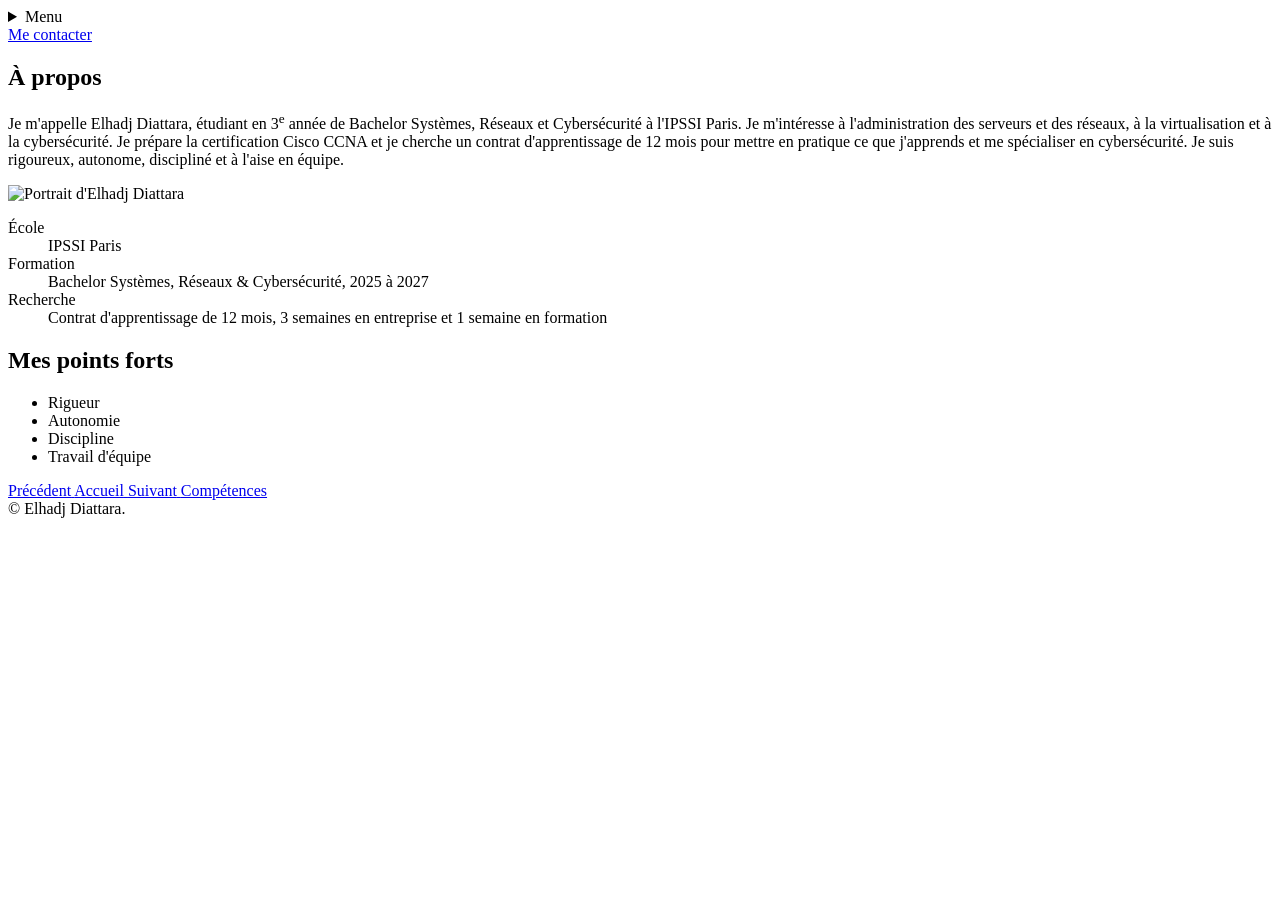
==== about.html @ a036f8a5 "Add files via upload" ====
<!DOCTYPE html>
<html lang="fr">
<head>
  <meta charset="UTF-8" />
  <meta name="viewport" content="width=device-width, initial-scale=1.0" />
  <title>À propos — Elhadj Diattara</title>
  <meta name="description" content="Parcours et motivation d'Elhadj Diattara, étudiant en Administration Systèmes, Réseaux et Cybersécurité à l'IPSSI Paris." />

  <link rel="stylesheet" href="css/variables.css" />
  <link rel="stylesheet" href="css/reset.css" />
  <link rel="stylesheet" href="css/base.css" />
  <link rel="stylesheet" href="css/animations.css" />
  <link rel="stylesheet" href="css/components.css" />
  <link rel="stylesheet" href="css/pages.css" />
</head>
<body>

  <!-- ============================================================
       EN-TÊTE : le bouton "Menu" est un élément <details> natif,
       identique sur ordinateur et sur mobile.
       ============================================================ -->
  <header class="header">
    <div class="container header__row">
      <details class="menu">
        <summary class="menu__button">
          <span class="menu__bars" aria-hidden="true"><span></span><span></span><span></span></span>
          <span>Menu</span>
        </summary>
        <nav class="menu__panel" aria-label="Navigation principale">
          <a href="index.html">Accueil</a>
          <a href="about.html">À propos</a>
          <a href="skills.html">Compétences</a>
          <a href="certifications.html">Certifications</a>
          <a href="projects.html">Projets</a>
          <a href="parcours.html">Parcours</a>
          <a href="contact.html">Contact</a>
        </nav>
      </details>
      <a class="btn btn--primary btn--sm" href="contact.html">Me contacter</a>
    </div>
  </header>

  <main id="top">
    <!-- ============================================================
         PRÉSENTATION (méthode P.R.O.F.)
         P : nom, formation, année          R : ce qui m'intéresse
         O : mon objectif                   F : mes forces
         Le texte fait 5 à 7 lignes et se lit en 15 secondes.
         ============================================================ -->
    <section class="section">
      <div class="container">
        <h1 class="page-intro__title">À propos</h1>
        <p class="about__statement">
          Je m'appelle Elhadj Diattara, étudiant en 3<sup>e</sup> année de Bachelor Systèmes,
          Réseaux et Cybersécurité à l'IPSSI Paris. Je m'intéresse à l'administration des
          serveurs et des réseaux, à la virtualisation et à la cybersécurité. Je prépare la
          certification Cisco CCNA et je cherche un contrat d'apprentissage de 12 mois pour
          mettre en pratique ce que j'apprends et me spécialiser en cybersécurité. Je suis
          rigoureux, autonome, discipliné et à l'aise en équipe.
        </p>
      </div>
    </section>

    <section class="section--tight">
      <div class="container about__grid">
        <div>
          <img class="about__photo" src="assets/images/portrait-elhadj.jpg" width="720" height="900" alt="Portrait d'Elhadj Diattara" />
          <dl class="facts">
            <div class="facts__row"><dt>École</dt><dd>IPSSI Paris</dd></div>
            <div class="facts__row"><dt>Formation</dt><dd>Bachelor Systèmes, Réseaux &amp; Cybersécurité, 2025 à 2027</dd></div>
            <div class="facts__row"><dt>Recherche</dt><dd>Contrat d'apprentissage de 12 mois, 3 semaines en entreprise et 1 semaine en formation</dd></div>
          </dl>
        </div>

        <!-- Mes forces, en quelques mots (celles de mon CV) -->
        <div>
          <h2 class="about__h2">Mes points forts</h2>
          <ul class="strengths">
            <li>Rigueur</li>
            <li>Autonomie</li>
            <li>Discipline</li>
            <li>Travail d'équipe</li>
          </ul>
        </div>
      </div>
    </section>

    <footer class="page-foot">
      <div class="container">
        <nav class="page-foot__nav">
          <a class="page-foot__link page-foot__link--prev" href="index.html">
            <span class="page-foot__link-cue">Précédent</span>
            <span class="page-foot__link-name">Accueil</span>
          </a>
          <a class="page-foot__link page-foot__link--next" href="skills.html">
            <span class="page-foot__link-cue">Suivant</span>
            <span class="page-foot__link-name">Compétences</span>
          </a>
        </nav>
        <div class="page-foot__copyright">© <span data-current-year></span> Elhadj Diattara.</div>
      </div>
    </footer>
  </main>

  <svg style="position:absolute; width:0; height:0; overflow:hidden" aria-hidden="true">
    <defs>
      <symbol id="icon-download" viewBox="0 0 24 24"><path d="M12 3v12"/><polyline points="7 11 12 16 17 11"/><line x1="5" y1="20" x2="19" y2="20"/></symbol>
      <symbol id="icon-file-text" viewBox="0 0 24 24"><path d="M6 3h8l5 5v13a1 1 0 0 1-1 1H6a1 1 0 0 1-1-1V4a1 1 0 0 1 1-1z"/><polyline points="14 3 14 8 19 8"/><line x1="8" y1="13" x2="16" y2="13"/><line x1="8" y1="16.5" x2="14" y2="16.5"/></symbol>
      <symbol id="icon-send" viewBox="0 0 24 24"><line x1="21" y1="3" x2="10" y2="14"/><polygon points="21 3 14.5 21 10 14 3 9.5 21 3"/></symbol>
      <symbol id="icon-chevron-down" viewBox="0 0 24 24"><polyline points="6 9 12 15 18 9"/></symbol>
      <symbol id="icon-check" viewBox="0 0 24 24"><polyline points="5 12 10 17 19 7"/></symbol>
    </defs>
  </svg>

  <script src="js/menu.js" defer></script>
</body>
</html>
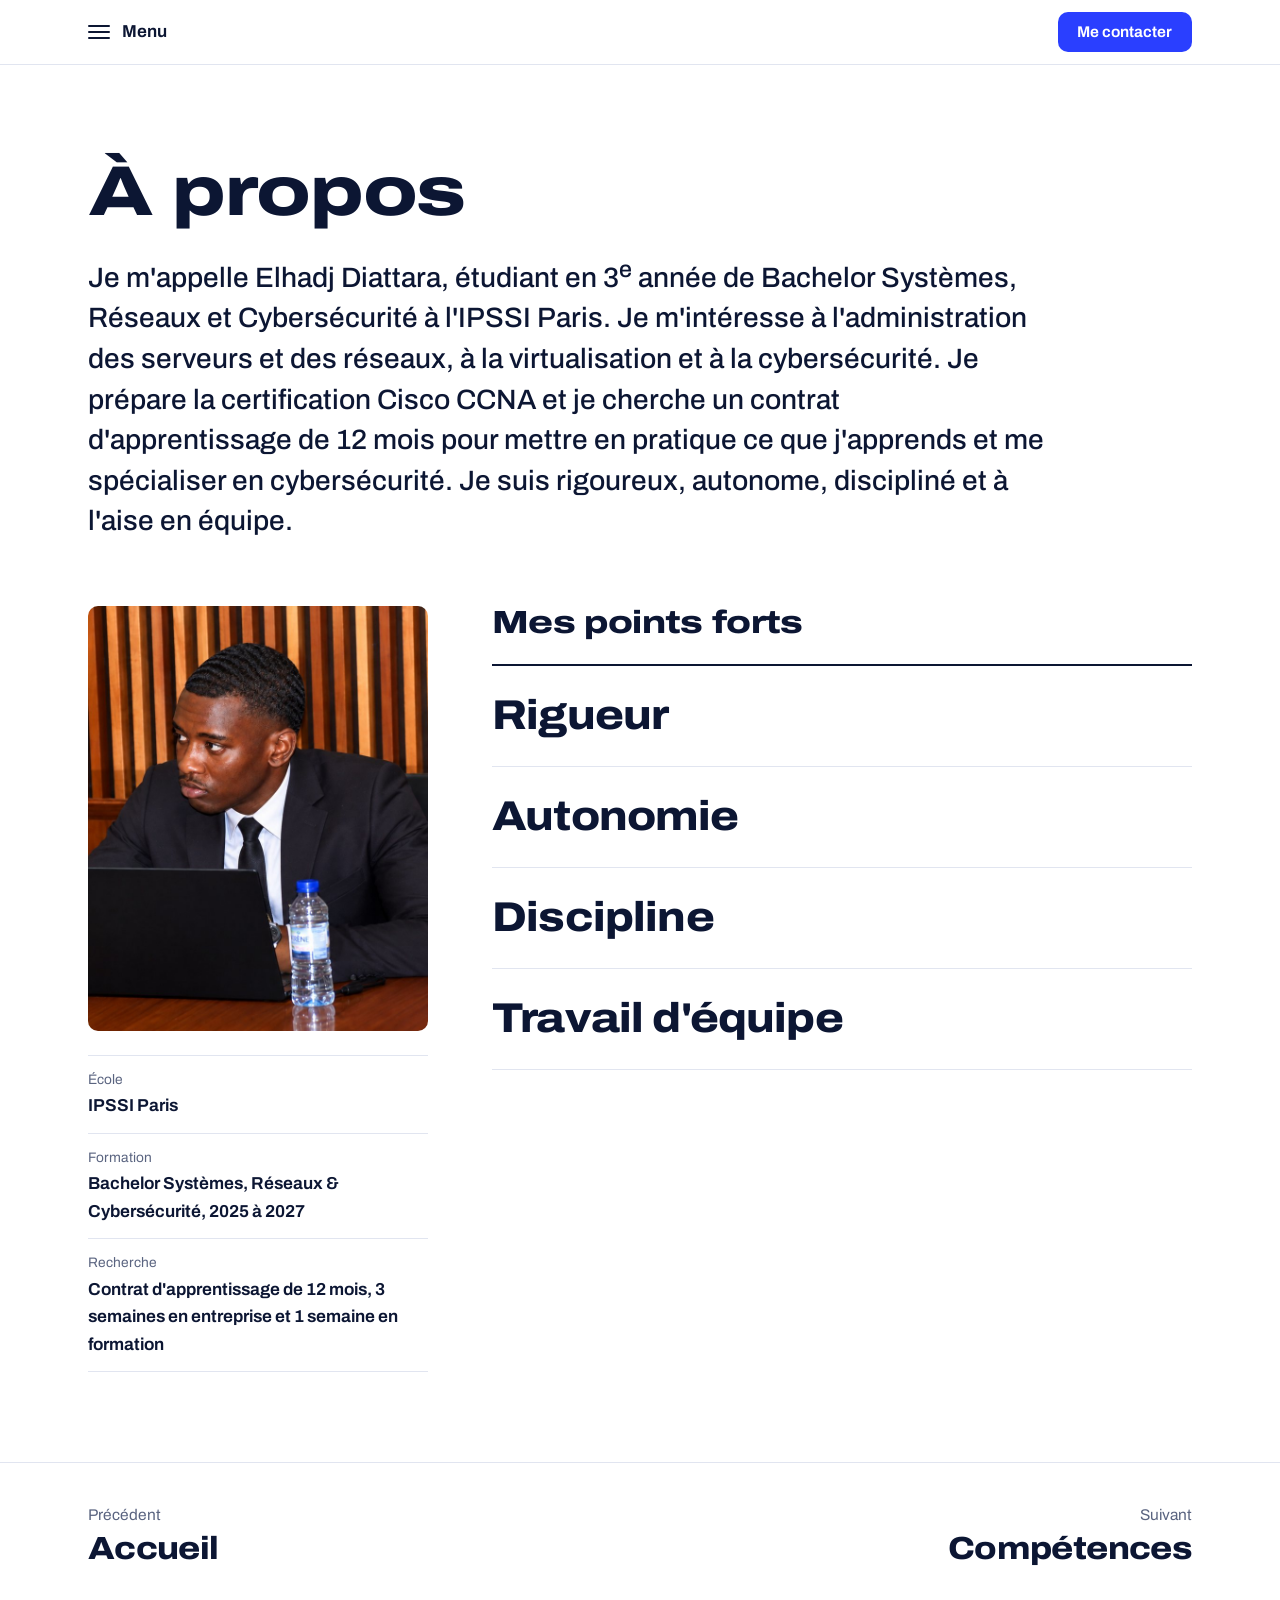
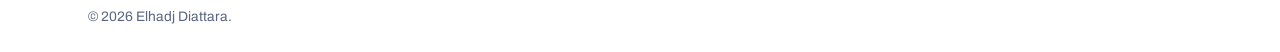
==== commit 583471f6: "Add files via upload MISE A JOUR 24/10" ====
--- a/about.html
+++ b/about.html
@@ -2,7 +2,8 @@
 <html lang="fr">
 <head>
   <meta charset="UTF-8" />
-  <meta name="viewport" content="width=device-width, initial-scale=1.0" />
+  <meta name="viewport" content="width=device-width, initial-scale=1.0" /> <!--viewport, dit au téléphone d’utiliser sa vraie largeur 
+  au lieu d’afficher le site rétréci comme sur un grand écran-->
   <title>À propos — Elhadj Diattara</title>
   <meta name="description" content="Parcours et motivation d'Elhadj Diattara, étudiant en Administration Systèmes, Réseaux et Cybersécurité à l'IPSSI Paris." />
 
@@ -16,7 +17,7 @@
 <body>
 
   <!-- ============================================================
-       EN-TÊTE : le bouton "Menu" est un élément <details> natif,
+       EN-TÊTE : le bouton Menu est un élément <details> natif,
        identique sur ordinateur et sur mobile.
        ============================================================ -->
   <header class="header">
@@ -45,8 +46,8 @@
          PRÉSENTATION (méthode P.R.O.F.)
          P : nom, formation, année          R : ce qui m'intéresse
          O : mon objectif                   F : mes forces
-         Le texte fait 5 à 7 lignes et se lit en 15 secondes.
          ============================================================ -->
+         
     <section class="section">
       <div class="container">
         <h1 class="page-intro__title">À propos</h1>
@@ -72,7 +73,7 @@
           </dl>
         </div>
 
-        <!-- Mes forces, en quelques mots (celles de mon CV) -->
+        <!-- Mes forces, en quelques mots  -->
         <div>
           <h2 class="about__h2">Mes points forts</h2>
           <ul class="strengths">
@@ -102,6 +103,15 @@
     </footer>
   </main>
 
+
+  <!--Pour mes icônes, j’ai utilisé des SVG, des dessins faits en code. 
+  Je les définis une fois en bas de la page, dans une boîte cachée, 
+  et chaque bouton les réutilise avec une ligne "use". 
+  Elles ne demandent aucun fichier à télécharger et prennent la couleur du texte-->
+  <!--Chaque page HTML est un fichier indépendant donc le navigateur lit une seule page à la fois, et <use href="#icon-send"> ne peut retrouver un dessin que dans la même page-->
+
+  <!--viewBox="0 0 24 24" : la grille de dessin, un carré de 24 sur 24.-->
+  <!--path d="..." : les consignes de dessin.-->
   <svg style="position:absolute; width:0; height:0; overflow:hidden" aria-hidden="true">
     <defs>
       <symbol id="icon-download" viewBox="0 0 24 24"><path d="M12 3v12"/><polyline points="7 11 12 16 17 11"/><line x1="5" y1="20" x2="19" y2="20"/></symbol>
--- a/css/variables.css
+++ b/css/variables.css
@@ -0,0 +1,73 @@
+/*
+   VARIABLES.CSS
+   
+   IDENTITÉ VISUELLE
+   Fond blanc, texte bleu marine, UN seul bleu vif (outremer)
+   pour les actions et pour le grand bloc de l'accueil. Pas de
+   dégradé, pas d'ombre, pas de cartes : la hiérarchie vient de
+   la taille, de la graisse et de la largeur de la police.
+   Toutes les couleurs et les tailles du site sont ici : pour
+   changer l'apparence, on modifie ce fichier.
+    */
+
+:root {
+  /* ---------- COULEURS ---------- */
+  --bg: #FFFFFF;
+  --surface: #F3F5FB;        /* fond très léger (lignes survolées, étiquettes) */
+
+  --ink: #0C1633;            /* texte principal : bleu marine très foncé */
+  --ink-soft: #47516B;       /* texte secondaire */
+  --ink-faint: #5A6480;      /* petites légendes (reste lisible : 5,9:1) */
+
+  --line: #E1E5F0;           /* filets de séparation */
+
+  --accent: #2A3FFF;         /* bleu outremer : boutons, liens, grand bloc */
+  --accent-deep: #1A2BD6;    /* même bleu, plus foncé (survol, texte sur fond clair) */
+  --accent-tint: #E9ECFF;    /* même bleu, très pâle (fond au survol) */
+  --on-accent-soft: #DDE2FF; /* texte secondaire posé sur le bleu */
+
+  --ok: #0E7A4F;            /* vert : uniquement "Obtenue" */
+  --error: #B3261E;         /* rouge : uniquement les erreurs de formulaire */
+
+  /* TYPOGRAPHIE */
+  /* Une seule famille : Archivo. Sa police "variable" permet de
+     régler la graisse (font-weight) ET la largeur (font-stretch) :
+     les grands titres sont écrits en version large et très grasse,
+     le texte courant en version normale. Le fichier est dans
+     assets/fonts/ (voir @font-face dans base.css). */
+  --font: "Archivo", "Helvetica Neue", Arial, sans-serif;
+
+
+/*mes tailles de texte et mes espaces utilisent clamp() : ils grandissent ou rétrécissent automatiquement avec la largeur de l’écran, entre un minimum et un maximum*/
+
+  --fs-xs: clamp(0.8rem, 0.78rem + 0.1vw, 0.86rem);
+  --fs-sm: clamp(0.9rem, 0.87rem + 0.15vw, 0.97rem);
+  --fs-base: clamp(1rem, 0.96rem + 0.2vw, 1.08rem);
+  --fs-lg: clamp(1.15rem, 1.06rem + 0.4vw, 1.35rem);
+  --fs-xl: clamp(1.45rem, 1.2rem + 1vw, 2rem);
+  --fs-2xl: clamp(1.8rem, 1.35rem + 1.8vw, 2.6rem);
+  --fs-3xl: clamp(2.1rem, 1.1rem + 4.2vw, 4.4rem);
+  --fs-hero: clamp(3.4rem, 1.2rem + 11vw, 11rem);
+
+  /* ---------- ESPACEMENTS ---------- */
+  --space-xs: 0.5rem;
+  --space-sm: 1rem;
+  --space-md: 1.5rem;
+  --space-lg: 2.5rem;
+  --space-xl: 4rem;
+  --space-section: clamp(3.5rem, 7vw, 6.5rem);
+
+  /* ---------- MISE EN PAGE ---------- */
+  --container: 1200px;
+  --container-padding: clamp(1.25rem, 5vw, 3rem);
+  --radius: 10px;            /* un seul rayon d'arrondi pour les boutons et les champs */
+
+  /* ---------- EN-TÊTE ---------- */
+  --header-height: 64px;
+  --z-header: 800;
+
+  /* ---------- TRANSITIONS ---------- */
+  --ease: cubic-bezier(0.22, 1, 0.36, 1);
+  --duration-fast: 0.15s;
+  --duration-base: 0.3s;
+}
--- a/css/base.css
+++ b/css/base.css
@@ -0,0 +1,171 @@
+/* 
+   BASE.CSS
+   ------------------------------------------------------------
+   Police, typographie de base, mise en page générale, boutons
+   et étiquettes : tout ce qui est partagé par toutes les pages.
+    */
+
+/* ------------------------------------------------------------
+   POLICE : Archivo, hébergée dans le projet (assets/fonts/).
+   Un seul fichier "variable" contient toutes les graisses (100 à
+   900) et toutes les largeurs (62 % à 125 %) : pas besoin d'un
+   fichier par style. Le site n'utilise pas d'italique.
+   Licence : SIL Open Font License (Archivo-OFL.txt).
+   ------------------------------------------------------------ */
+@font-face {
+  font-family: "Archivo";
+  font-style: normal;
+  font-weight: 100 900;
+  font-stretch: 62% 125%;
+  font-display: swap;
+  src: url("../assets/fonts/archivo-latin-wdth-normal.woff2") format("woff2");
+}
+
+body {
+  background-color: var(--bg);
+  color: var(--ink);
+  font-family: var(--font);
+  font-size: var(--fs-base);
+  line-height: 1.6;
+}
+
+/* ---------- TITRES ----------
+   h1 et h2 : version large (font-stretch 125 %) et très grasse,
+   c'est le trait distinctif du site. h3 : graisse moyenne,
+   largeur normale, pour rester sobre dans les listes. */
+h1, h2 {
+  font-weight: 800;
+  font-stretch: 125%;
+  line-height: 1.05;
+  letter-spacing: -0.02em;
+}
+
+h3, h4 {
+  font-weight: 650;
+  line-height: 1.25;
+  letter-spacing: -0.005em;
+}
+
+h2 { font-size: var(--fs-2xl); }
+h3 { font-size: var(--fs-lg); }
+
+p {
+  color: var(--ink-soft);
+  max-width: 66ch;
+}
+
+strong {
+  color: var(--ink);
+  font-weight: 650;
+}
+
+/* Focus visible au clavier : un anneau bleu, jamais supprimé */
+:focus-visible {
+  outline: 3px solid var(--accent);
+  outline-offset: 3px;
+}
+
+/* 
+   MISE EN PAGE GÉNÉRALE
+   ------------------------------------------------------------
+   Tout est aligné sur le même bord gauche, de l'en-tête au pied
+   de page. Les blocs de texte ont leur propre largeur maximale
+   pour rester agréables à lire.
+    */
+.container {
+  width: 100%;
+  max-width: var(--container);
+  margin-inline: auto;
+  padding-inline: var(--container-padding);
+}
+
+.section {
+  padding-block: var(--space-section) var(--space-lg);
+}
+
+.section--tight {
+  padding-block: var(--space-md) var(--space-section);
+}
+
+/* ---------- INTRODUCTION DE PAGE ----------
+   Chaque page s'ouvre directement sur son titre : pas d'étiquette
+   décorative au-dessus, le titre et le texte d'intro suffisent. */
+.page-intro__title {
+  font-size: var(--fs-3xl);
+  margin-bottom: var(--space-md);
+}
+
+.page-intro__lead {
+  font-size: var(--fs-lg);
+  max-width: 54ch;
+  line-height: 1.5;
+}
+
+/* ---------- BOUTONS ---------- */
+.btn {
+  display: inline-flex;
+  align-items: center;
+  justify-content: center;
+  gap: 0.6rem;
+  padding: 0.8rem 1.5rem;
+  border: 2px solid transparent;
+  border-radius: var(--radius);
+  font-weight: 650;
+  font-size: var(--fs-sm);
+  line-height: 1.2;
+  white-space: nowrap;
+  transition: background-color var(--duration-fast), color var(--duration-fast),
+              border-color var(--duration-fast);
+}
+
+.btn--primary {
+  background: var(--accent);
+  color: #fff;
+}
+.btn--primary:hover { background: var(--accent-deep); }
+
+.btn--ghost {
+  border-color: var(--ink);
+  color: var(--ink);
+}
+.btn--ghost:hover { background: var(--ink); color: #fff; }
+
+.btn--sm {
+  padding: 0.55rem 1.1rem;
+}
+
+/* Variantes pour les boutons posés sur le grand bloc bleu */
+.btn--light {
+  background: #fff;
+  color: var(--accent-deep);
+}
+.btn--light:hover { background: var(--accent-tint); }
+
+.btn--outline-light {
+  border-color: #fff;
+  color: #fff;
+}
+.btn--outline-light:hover { background: #fff; color: var(--accent-deep); }
+
+/* ---------- ICÔNES ---------- */
+.icon {
+  width: 1.1em;
+  height: 1.1em;
+  fill: none;
+  stroke: currentColor;
+  stroke-width: 2;
+  stroke-linecap: round;
+  stroke-linejoin: round;
+  flex-shrink: 0;
+}
+
+/* ---------- ÉTIQUETTES (technologies) ---------- */
+.tag {
+  display: inline-block;
+  padding: 0.2rem 0.65rem;
+  border-radius: 6px;
+  background: var(--surface);
+  color: var(--ink-soft);
+  font-size: var(--fs-xs);
+  font-weight: 500;
+}
--- a/css/animations.css
+++ b/css/animations.css
@@ -0,0 +1,42 @@
+/*
+   ANIMATIONS.CSS
+   ------------------------------------------------------------
+   Une seule animation "d'ambiance" sur tout le site : à
+   l'ouverture de la page d'accueil, le nom monte dans le bloc
+   bleu, puis le reste du texte apparaît. Tout le reste ne bouge
+   qu'en réponse à un geste (survol, clic) : voir les "transition"
+   dans les autres fichiers.
+   Les visiteurs qui ont désactivé les animations dans leur
+   système ne voient rien bouger (règle dans reset.css).
+    */
+
+@keyframes rise {
+  from { transform: translateY(105%); }
+  to   { transform: translateY(0); }
+}
+
+@keyframes fade {
+  from { opacity: 0; }
+  to   { opacity: 1; }
+}
+
+/* Le nom : chaque ligne monte depuis sous son cadre (le cadre
+   cache ce qui dépasse), la deuxième ligne avec un léger retard */
+.hero__line > span {
+  animation: rise 0.9s var(--ease) both;
+}
+.hero__line:nth-child(2) > span {
+  animation-delay: 0.1s;
+}
+
+/* Le reste du bloc apparaît une fois le nom en place */
+.hero__role,
+.hero__text,
+.hero__actions {
+  animation: fade 0.8s var(--ease) 0.45s both;
+}
+
+/* Ouverture du menu : un court fondu (réponse au clic) */
+.menu[open] .menu__panel {
+  animation: fade 0.2s var(--ease);
+}
--- a/css/components.css
+++ b/css/components.css
@@ -0,0 +1,158 @@
+/* 
+   COMPONENTS.CSS
+   ------------------------------------------------------------
+   Les deux blocs qui apparaissent sur TOUTES les pages :
+   1. l'en-tête avec le bouton "Menu"
+   2. le pied de page (précédent / suivant)
+   Les styles propres à une seule page sont dans pages.css.
+    */
+
+/* 
+   1. EN-TÊTE ET MENU
+   ------------------------------------------------------------
+   Le menu est un élément HTML natif <details> : il s'ouvre et
+   se ferme sans JavaScript, il fonctionne au clavier, et c'est
+   le même sur ordinateur et sur mobile. Quand il est ouvert, la
+   liste des pages recouvre l'écran sous l'en-tête.
+    */
+.header {
+  position: sticky;           /* reste visible en haut quand on défile */
+  top: 0;
+  z-index: var(--z-header);
+  background: var(--bg);
+  border-bottom: 1px solid var(--line);
+}
+
+.header__row {
+  display: flex;
+  align-items: center;
+  justify-content: space-between;
+  gap: var(--space-sm);
+  height: var(--header-height);
+}
+
+/* ---------- Bouton "Menu" ---------- */
+.menu__button {
+  display: inline-flex;
+  align-items: center;
+  gap: 0.75rem;
+  margin-left: -0.6rem;       /* aligne l'icône sur le bord gauche du contenu */
+  padding: 0.55rem 0.9rem 0.55rem 0.6rem;
+  border-radius: var(--radius);
+  font-weight: 650;
+  cursor: pointer;
+  list-style: none;           /* enlève la flèche par défaut de <summary> */
+  user-select: none;
+  transition: background-color var(--duration-fast);
+}
+
+.menu__button::-webkit-details-marker { display: none; }
+.menu__button:hover { background: var(--surface); }
+
+/* Icône "navbar" : trois barres, dessinées en CSS. Quand le menu
+   est ouvert, elles se transforment en croix. */
+.menu__bars {
+  position: relative;
+  width: 22px;
+  height: 14px;
+}
+
+.menu__bars span {
+  position: absolute;
+  left: 0;
+  width: 100%;
+  height: 2px;
+  border-radius: 2px;
+  background: currentColor;
+  transition: top 0.25s var(--ease), transform 0.25s var(--ease), opacity var(--duration-fast);
+}
+
+.menu__bars span:nth-child(1) { top: 0; }
+.menu__bars span:nth-child(2) { top: 6px; }
+.menu__bars span:nth-child(3) { top: 12px; }
+
+.menu[open] .menu__bars span:nth-child(1) { top: 6px; transform: rotate(45deg); }
+.menu[open] .menu__bars span:nth-child(2) { opacity: 0; }
+.menu[open] .menu__bars span:nth-child(3) { top: 6px; transform: rotate(-45deg); }
+
+/* ---------- Liste des pages (plein écran sous l'en-tête) ---------- */
+.menu__panel {
+  position: fixed;
+  top: var(--header-height);
+  left: 0;
+  right: 0;
+  bottom: 0;
+  overflow-y: auto;
+  padding: var(--space-lg) var(--container-padding) var(--space-xl);
+  padding-inline: max(var(--container-padding),
+                      calc((100vw - var(--container)) / 2 + var(--container-padding)));
+  background: var(--bg);
+}
+
+.menu__panel a {
+  display: block;
+  width: fit-content;
+  padding-block: 0.3rem;
+  font-size: clamp(1.8rem, 0.9rem + 4.6vw, 3.8rem);
+  font-weight: 800;
+  font-stretch: 125%;
+  letter-spacing: -0.02em;
+  line-height: 1.15;
+  transition: color var(--duration-fast), transform var(--duration-base) var(--ease);
+}
+
+.menu__panel a:hover { color: var(--accent); transform: translateX(0.4rem); }
+.menu__panel a.is-current { color: var(--accent); }
+
+/* Menu ouvert : la page derrière ne défile plus */
+body:has(.menu[open]) { overflow: hidden; }
+
+/* 
+   2. PIED DE PAGE
+   ------------------------------------------------------------
+   Deux grands liens (page précédente / suivante) puis la ligne
+   de copyright. Sur la page d'accueil, il n'y a que le copyright.
+    */
+.page-foot {
+  border-top: 1px solid var(--line);
+  padding-block: var(--space-lg) var(--space-md);
+}
+
+.page-foot__nav {
+  display: flex;
+  justify-content: space-between;
+  gap: var(--space-md);
+  margin-bottom: var(--space-lg);
+}
+
+.page-foot__link {
+  display: flex;
+  flex-direction: column;
+  gap: 0.2rem;
+}
+
+.page-foot__link--next {
+  margin-left: auto;
+  text-align: right;
+}
+
+.page-foot__link-cue {
+  font-size: var(--fs-sm);
+  color: var(--ink-faint);
+}
+
+.page-foot__link-name {
+  font-size: var(--fs-xl);
+  font-weight: 800;
+  font-stretch: 112%;
+  letter-spacing: -0.02em;
+  line-height: 1.1;
+  transition: color var(--duration-fast);
+}
+
+.page-foot__link:hover .page-foot__link-name { color: var(--accent); }
+
+.page-foot__copyright {
+  font-size: var(--fs-xs);
+  color: var(--ink-faint);
+}
--- a/css/pages.css
+++ b/css/pages.css
@@ -0,0 +1,538 @@
+/*PAGES.CSS
+   ------------------------------------------------------------
+    Les styles propres à chaque page, dans l'ordre du menu. 
+    j’utilise des règles @media (max-width: ...) : qui s’appliquent que sur les petits écrans, pour réorganiser la mise en page
+
+    /* ACCUEIL
+   ------------------------------------------------------------
+   Un grand bloc bleu avec le nom en très grand : c'est le seul
+   endroit du site où la couleur couvre une surface entière.
+    */
+.hero {
+  background: var(--accent);
+  color: #fff;
+  padding-block: clamp(3.5rem, 9vw, 7rem) clamp(3rem, 7vw, 5.5rem);
+}
+
+.hero__name {
+  margin-bottom: var(--space-lg);
+  font-size: var(--fs-hero);
+  line-height: 0.92;
+  letter-spacing: -0.035em;
+  color: #fff;
+}
+
+/* Chaque ligne du nom a un cadre qui cache ce qui dépasse :
+   c'est ce qui permet à l'animation de "faire monter" le texte
+   (voir animations.css). Le padding évite de couper le bas des
+   lettres comme le "j". */
+.hero__line {
+  display: block;
+  overflow: hidden;
+  padding-bottom: 0.12em;
+  margin-bottom: -0.12em;
+}
+.hero__line > span { display: block; }
+
+.hero__role {
+  max-width: 24ch;
+  margin-bottom: var(--space-sm);
+  font-size: var(--fs-xl);
+  font-weight: 700;
+  line-height: 1.2;
+  color: #fff;
+}
+
+.hero__text {
+  max-width: 36ch;
+  margin-bottom: var(--space-md);
+  font-size: var(--fs-lg);
+  color: var(--on-accent-soft);
+}
+
+.hero__actions {
+  display: flex;
+  flex-wrap: wrap;
+  gap: var(--space-sm);
+}
+
+/* Liste des pages, sous le bloc bleu */
+.explore__title {
+  margin-bottom: var(--space-md);
+  font-size: var(--fs-xl);
+}
+
+.explore {
+  border-top: 2px solid var(--ink);
+}
+
+.explore__item {
+  display: grid;
+  grid-template-columns: minmax(0, 1fr) minmax(0, 1.3fr);
+  gap: var(--space-md);
+  align-items: baseline;
+  padding: 1.3rem 0;
+  border-bottom: 1px solid var(--line);
+  transition: background-color var(--duration-base), padding var(--duration-base) var(--ease);
+}
+
+.explore__name {
+  font-size: var(--fs-xl);
+  font-weight: 800;
+  font-stretch: 112%;
+  letter-spacing: -0.02em;
+  line-height: 1.1;
+  transition: color var(--duration-fast);
+}
+
+.explore__desc { color: var(--ink-soft); }
+
+.explore__item:hover {
+  background: var(--accent-tint);
+  padding-inline: 1rem;
+}
+.explore__item:hover .explore__name { color: var(--accent-deep); }
+
+@media (max-width: 640px) {
+  .explore__item {
+    grid-template-columns: 1fr;
+    gap: 0.25rem;
+  }
+}
+
+/* 
+   À PROPOS
+   ------------------------------------------------------------
+   Le texte de présentation (5 à 7 lignes) est en grand, tout en
+   haut : il doit se lire en 15 secondes. En dessous : la photo,
+   les infos clés, puis les trois points forts avec leur preuve. */
+.about__statement {
+  max-width: 60ch;
+  font-size: clamp(1.15rem, 0.95rem + 1.2vw, 1.75rem);
+  font-weight: 500;
+  line-height: 1.45;
+  color: var(--ink);
+}
+
+.about__grid {
+  display: grid;
+  grid-template-columns: minmax(0, 340px) minmax(0, 1fr);
+  gap: var(--space-xl);
+  align-items: start;
+}
+
+.about__photo {
+  width: 100%;
+  height: auto;
+  margin-bottom: var(--space-md);
+  border-radius: var(--radius);
+}
+
+.facts__row {
+  display: flex;
+  flex-direction: column;
+  gap: 0.1rem;
+  padding-block: 0.8rem;
+  border-top: 1px solid var(--line);
+}
+.facts__row:last-child { border-bottom: 1px solid var(--line); }
+
+.facts dt {
+  font-size: var(--fs-xs);
+  color: var(--ink-faint);
+}
+
+.facts dd {
+  font-weight: 650;
+}
+
+.about__h2 {
+  margin-bottom: var(--space-md);
+  font-size: var(--fs-xl);
+}
+
+.strengths { border-top: 2px solid var(--ink); }
+
+.strengths li {
+  padding-block: 1.7rem;
+  border-bottom: 1px solid var(--line);
+  font-size: var(--fs-2xl);
+  font-weight: 800;
+  font-stretch: 112%;
+  letter-spacing: -0.02em;
+  line-height: 1.1;
+}
+
+@media (max-width: 860px) {
+  .about__grid {
+    grid-template-columns: 1fr;
+    gap: var(--space-lg);
+  }
+  .about__photo { max-width: 340px; }
+}
+
+/* 
+   COMPÉTENCES
+   ------------------------------------------------------------
+   Sept domaines répartis sur deux colonnes : pour chaque
+   compétence, son nom et une phrase qui dit ce que j'en fais.*/
+.skills-columns {
+  column-count: 2;
+  column-gap: var(--space-xl);
+}
+
+.skill-domain {
+  break-inside: avoid;        /* un domaine ne se coupe pas entre deux colonnes */
+  margin-bottom: var(--space-xl);
+}
+
+.skill-domain__head {
+  display: flex;
+  align-items: baseline;
+  justify-content: space-between;
+  gap: var(--space-sm);
+  padding-bottom: 0.7rem;
+  border-bottom: 2px solid var(--ink);
+}
+
+.skill-domain__head h3 {
+  font-size: var(--fs-xl);
+  font-weight: 800;
+  font-stretch: 112%;
+  letter-spacing: -0.02em;
+}
+
+.skill-domain__count {
+  font-size: var(--fs-xs);
+  color: var(--ink-faint);
+  white-space: nowrap;
+}
+
+.skill-row {
+  padding-block: 0.9rem;
+  border-bottom: 1px solid var(--line);
+}
+
+.skill-row__name {
+  display: block;
+  font-weight: 650;
+}
+
+.skill-row__desc {
+  margin-top: 0.2rem;
+  font-size: var(--fs-sm);
+}
+
+
+@media (max-width: 900px) {
+  .skills-columns { column-count: 1; }
+}
+
+/*CERTIFICATIONS*/
+.certs-list {
+  max-width: 52rem;
+  border-top: 2px solid var(--ink);
+}
+
+.cert-row {
+  display: grid;
+  grid-template-columns: auto minmax(0, 1fr) auto;
+  gap: 1.25rem;
+  align-items: center;
+  padding-block: 1.5rem;
+  border-bottom: 1px solid var(--line);
+}
+
+/* Pastille : pleine et bleue si la certification est obtenue,
+   vide en pointillés si elle est en préparation */
+.cert-row__mark {
+  display: grid;
+  place-items: center;
+  width: 44px;
+  height: 44px;
+  border-radius: 50%;
+}
+.cert-row__mark--done {
+  background: var(--accent);
+  color: #fff;
+}
+.cert-row__mark--pending {
+  border: 2px dashed var(--ink-faint);
+}
+
+.cert-row__name {
+  font-size: var(--fs-xl);
+  font-weight: 750;
+  letter-spacing: -0.015em;
+}
+
+.cert-row__issuer { font-size: var(--fs-sm); }
+
+.cert-row__right {
+  display: flex;
+  flex-direction: column;
+  align-items: flex-end;
+  gap: 0.15rem;
+  text-align: right;
+}
+
+.cert-row__status { font-weight: 650; }
+.cert-row__status--done { color: var(--ok); }
+.cert-row__status--pending { color: var(--ink-soft); }
+
+.cert-row__date {
+  font-size: var(--fs-sm);
+  color: var(--ink-faint);
+}
+
+@media (max-width: 560px) {
+  .cert-row { grid-template-columns: auto minmax(0, 1fr); }
+  .cert-row__right {
+    grid-column: 2;
+    align-items: flex-start;
+    text-align: left;
+  }
+}
+
+/* PROJETS
+   ------------------------------------------------------------
+   Chaque projet : titre, objectif, technologies, puis un bouton
+   qui déplie le détail (voir js/projects.js).*/
+.project {
+  max-width: 58rem;
+  padding-block: var(--space-lg);
+  border-top: 1px solid var(--line);
+}
+.project:first-child { border-top: 2px solid var(--ink); }
+
+.project__title {
+  margin-bottom: 0.75rem;
+  font-size: var(--fs-xl);
+  font-stretch: 112%;
+  line-height: 1.15;
+}
+
+.project__objective {
+  max-width: 60ch;
+  margin-bottom: var(--space-sm);
+}
+
+.project__tags {
+  display: flex;
+  flex-wrap: wrap;
+  gap: 0.5rem;
+  margin-bottom: var(--space-sm);
+}
+
+.project__toggle {
+  display: inline-flex;
+  align-items: center;
+  gap: 0.5rem;
+  padding-block: 0.4rem;
+  font-weight: 650;
+  color: var(--accent-deep);
+}
+.project__toggle:hover { text-decoration: underline; text-underline-offset: 0.25em; }
+
+.project__toggle .icon { transition: transform var(--duration-base) var(--ease); }
+.project.is-open .project__toggle .icon { transform: rotate(180deg); }
+
+/* Le détail est replié (hauteur 0) ; js/projects.js règle la
+   hauteur exacte à l'ouverture pour que la transition soit fluide */
+.project__details {
+  max-height: 0;
+  overflow: hidden;
+  transition: max-height 0.45s var(--ease);
+}
+
+.project__details-inner {
+  display: grid;
+  grid-template-columns: minmax(0, 1.5fr) minmax(0, 1fr);
+  gap: var(--space-lg);
+  padding-top: var(--space-md);
+}
+
+.project__skills-title {
+  margin-bottom: 0.75rem;
+  font-weight: 700;
+  color: var(--ink);
+}
+
+.project__list li {
+  position: relative;
+  margin-bottom: 0.55rem;
+  padding-left: 1.2rem;
+  color: var(--ink-soft);
+}
+.project__list li::before {
+  content: "";
+  position: absolute;
+  left: 0;
+  top: 0.65em;
+  width: 6px;
+  height: 6px;
+  border-radius: 50%;
+  background: var(--accent);
+}
+
+.project__badges {
+  display: flex;
+  flex-wrap: wrap;
+  gap: 0.5rem;
+}
+
+@media (max-width: 760px) {
+  .project__details-inner { grid-template-columns: 1fr; }
+}
+
+/* PARCOURS
+   ------------------------------------------------------------
+   Liste chronologique : la période à gauche, le contenu à droite.
+  */
+.history {
+  max-width: 60rem;
+  border-top: 2px solid var(--ink);
+}
+
+.history-entry {
+  display: grid;
+  grid-template-columns: 12rem minmax(0, 1fr);
+  gap: var(--space-md);
+  padding-block: var(--space-md);
+  border-bottom: 1px solid var(--line);
+}
+
+.history-entry__when {
+  display: flex;
+  flex-direction: column;
+  gap: 0.15rem;
+}
+
+.history-entry__period { font-weight: 650; }
+
+.history-entry__type {
+  font-size: var(--fs-xs);
+  color: var(--ink-faint);
+}
+
+.history-entry__title {
+  margin-bottom: 0.4rem;
+  font-size: var(--fs-lg);
+  font-weight: 700;
+}
+
+.history-entry__desc { margin-bottom: 0.8rem; }
+
+.history-entry__tags {
+  display: flex;
+  flex-wrap: wrap;
+  gap: 0.5rem;
+}
+
+@media (max-width: 700px) {
+  .history-entry {
+    grid-template-columns: 1fr;
+    gap: 0.5rem;
+  }
+}
+
+/* CONTACT
+   ------------------------------------------------------------
+   À gauche : les coordonnées. À droite : le formulaire.
+   Les classes .has-error et .is-success / .is-error sont
+   ajoutées par js/contact-form.js.*/
+.contact-grid {
+  display: grid;
+  grid-template-columns: minmax(0, 1fr) minmax(0, 1.2fr);
+  gap: var(--space-xl);
+  align-items: start;
+}
+
+.contact-info { border-top: 2px solid var(--ink); }
+
+.contact-info__row {
+  display: flex;
+  flex-direction: column;
+  gap: 0.15rem;
+  padding-block: 1.1rem;
+  border-bottom: 1px solid var(--line);
+}
+
+.contact-info__label {
+  font-size: var(--fs-xs);
+  color: var(--ink-faint);
+}
+
+.contact-info__value {
+  font-size: var(--fs-lg);
+  font-weight: 700;
+  overflow-wrap: anywhere;
+  transition: color var(--duration-fast);
+}
+.contact-info__value:hover { color: var(--accent); }
+
+.contact-info__cv { margin-top: var(--space-md); }
+
+/* ---------- Formulaire ---------- */
+.field { margin-bottom: var(--space-md); }
+
+.field-row {
+  display: grid;
+  grid-template-columns: 1fr 1fr;
+  gap: var(--space-md);
+}
+
+.field__label {
+  display: block;
+  margin-bottom: 0.4rem;
+  font-size: var(--fs-sm);
+  font-weight: 650;
+}
+
+.field__control {
+  width: 100%;
+  padding: 0.8rem 1rem;
+  border: 2px solid var(--line);
+  border-radius: var(--radius);
+  background: var(--bg);
+  transition: border-color var(--duration-fast);
+}
+
+.field__control::placeholder { color: var(--ink-faint); }
+.field__control:hover { border-color: var(--ink-faint); }
+.field__control:focus { border-color: var(--accent); }
+
+textarea.field__control {
+  min-height: 9rem;
+  resize: vertical;
+}
+
+.field.has-error .field__control { border-color: var(--error); }
+
+.field__error {
+  display: block;
+  min-height: 1.1em;
+  margin-top: 0.3rem;
+  font-size: var(--fs-xs);
+  color: var(--error);
+}
+
+.form-status {
+  min-height: 1.4em;
+  margin-top: var(--space-sm);
+  font-size: var(--fs-sm);
+  font-weight: 650;
+}
+.form-status.is-success { color: var(--ok); }
+.form-status.is-error { color: var(--error); }
+
+@media (max-width: 860px) {
+  .contact-grid {
+    grid-template-columns: 1fr;
+    gap: var(--space-lg);
+  }
+}
+
+@media (max-width: 480px) {
+  .field-row { grid-template-columns: 1fr; }
+}
